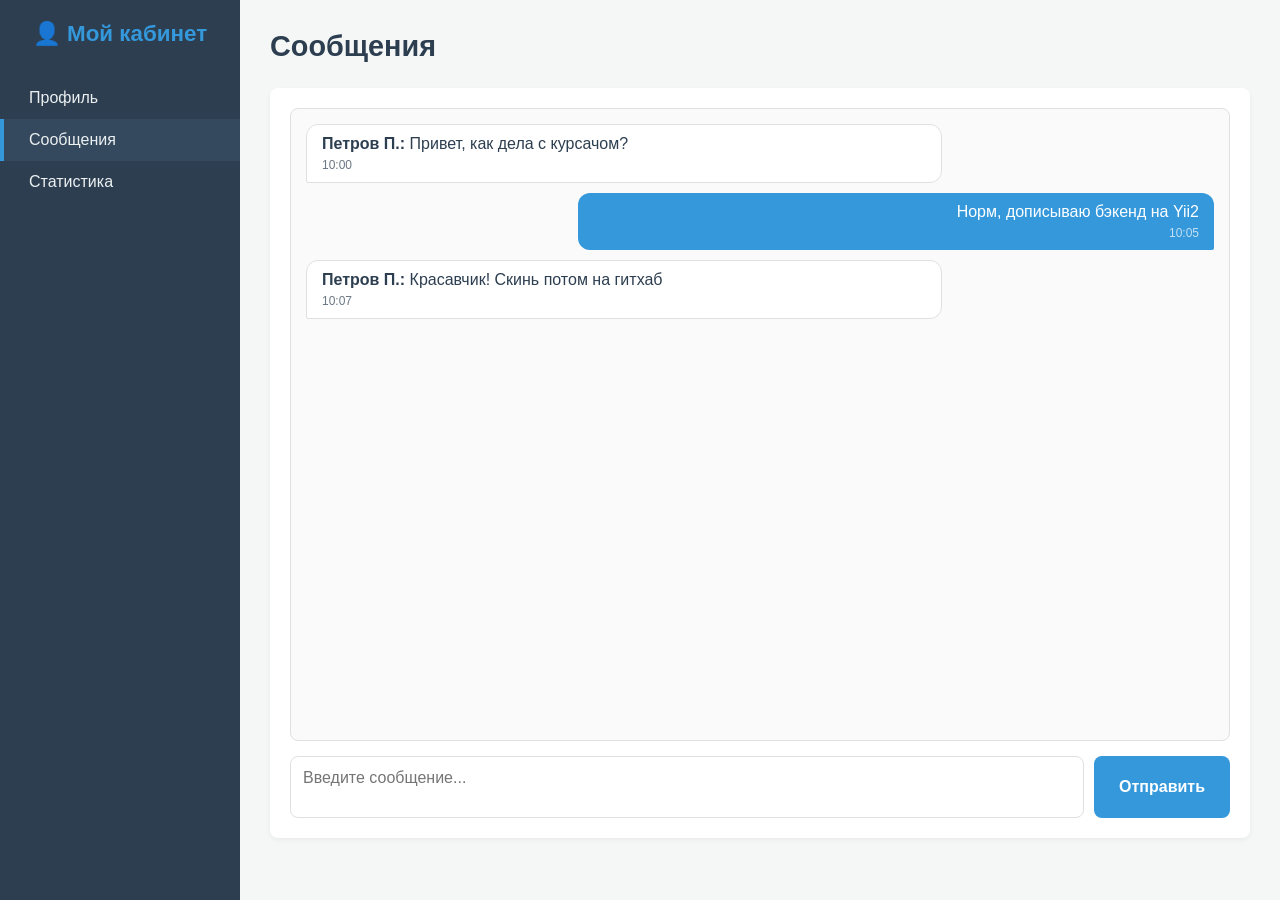
==== massages.html @ 30cc35c8 "Add files via upload" ====
<!DOCTYPE html>
<html lang="ru">
<head>
    <meta charset="UTF-8">
    <title>Сообщения</title>
    <link rel="stylesheet" href="css/style.css">
</head>
<body>
<div class="dashboard">
    <aside class="sidebar">
        <div class="logo">👤 Мой кабинет</div>
        <nav>
            <a href="index.html">Профиль</a>
            <a href="messages.html" class="active">Сообщения</a>
            <a href="stats.html">Статистика</a>
        </nav>
    </aside>

    <main class="content">
        <h1 class="page-title">Сообщения</h1>

        <div class="card messages-container">
            <div class="msg-list">
                <div class="msg-item in">
                    <strong>Петров П.:</strong> Привет, как дела с курсачом?
                    <span class="msg-meta">10:00</span>
                </div>
                <div class="msg-item out">
                    Норм, дописываю бэкенд на Yii2
                    <span class="msg-meta">10:05</span>
                </div>
                <div class="msg-item in">
                    <strong>Петров П.:</strong> Красавчик! Скинь потом на гитхаб
                    <span class="msg-meta">10:07</span>
                </div>
            </div>

            <form class="send-form">
                <textarea placeholder="Введите сообщение..." rows="2" required></textarea>
                <button type="submit" class="btn">Отправить</button>
            </form>
        </div>
    </main>
</div>
</body>
</html>
---- css/style.css ----
:root {
    --primary: #3498db;
    --primary-dark: #2980b9;
    --bg: #f4f7f6;
    --card-bg: #ffffff;
    --text-main: #2c3e50;
    --text-muted: #7f8c8d;
    --border: #e0e0e0;
    --success: #27ae60;
    --danger: #e74c3c;
}

* { box-sizing: border-box; }

body {
    font-family: 'Segoe UI', Tahoma, sans-serif;
    background: var(--bg);
    color: var(--text-main);
    margin: 0;
    padding: 0;
}

.dashboard {
    display: flex;
    min-height: 100vh;
}

.sidebar {
    width: 240px;
    background: #2c3e50;
    color: #fff;
    padding: 20px 0;
    flex-shrink: 0;
}

.sidebar .logo {
    text-align: center;
    font-size: 1.4em;
    font-weight: bold;
    margin-bottom: 30px;
    color: var(--primary);
}

.sidebar nav a {
    display: block;
    color: #ecf0f1;
    text-decoration: none;
    padding: 12px 25px;
    border-left: 4px solid transparent;
    transition: 0.2s;
}

.sidebar nav a:hover,
.sidebar nav a.active {
    background: #34495e;
    border-left-color: var(--primary);
}

.content {
    flex: 1;
    padding: 30px;
    overflow-y: auto;
}

.page-title {
    margin: 0 0 25px;
    font-size: 1.8em;
}

.card {
    background: var(--card-bg);
    border-radius: 8px;
    box-shadow: 0 2px 5px rgba(0,0,0,0.05);
    padding: 20px;
    margin-bottom: 20px;
}

.profile-header {
    display: flex;
    align-items: center;
    gap: 25px;
}

.avatar {
    width: 110px;
    height: 110px;
    border-radius: 50%;
    background: var(--primary);
    color: #fff;
    display: flex;
    align-items: center;
    justify-content: center;
    font-size: 3em;
    font-weight: bold;
}

.profile-info h2 { margin: 0 0 5px; }
.profile-info p { margin: 3px 0; color: var(--text-muted); }

.info-grid {
    display: grid;
    grid-template-columns: repeat(auto-fit, minmax(250px, 1fr));
    gap: 15px;
    margin-top: 20px;
}

.info-grid .field label {
    display: block;
    font-size: 0.85em;
    color: var(--text-muted);
    margin-bottom: 4px;
}

.info-grid .field input {
    width: 100%;
    padding: 8px 12px;
    border: 1px solid var(--border);
    border-radius: 6px;
    font-size: 1em;
}

.stats-grid {
    display: grid;
    grid-template-columns: repeat(auto-fit, minmax(200px, 1fr));
    gap: 20px;
}

.stat-card {
    text-align: center;
    border-top: 4px solid var(--primary);
}

.stat-card h3 {
    margin: 0 0 10px;
    color: var(--text-muted);
    font-size: 0.95em;
    text-transform: uppercase;
}

.stat-card .number {
    font-size: 3em;
    font-weight: bold;
    color: var(--primary);
}

.messages-container {
    display: flex;
    flex-direction: column;
    height: calc(100vh - 150px);
}

.msg-list {
    flex: 1;
    overflow-y: auto;
    border: 1px solid var(--border);
    border-radius: 8px;
    padding: 15px;
    margin-bottom: 15px;
    background: #fafafa;
}

.msg-item {
    margin-bottom: 10px;
    padding: 10px 15px;
    border-radius: 12px;
    max-width: 70%;
    word-wrap: break-word;
}

.msg-item.in {
    background: #fff;
    border: 1px solid var(--border);
    border-bottom-left-radius: 2px;
    margin-right: auto;
}

.msg-item.out {
    background: var(--primary);
    color: #fff;
    border-bottom-right-radius: 2px;
    margin-left: auto;
    text-align: right;
}

.msg-meta {
    font-size: 0.75em;
    opacity: 0.7;
    margin-top: 5px;
    display: block;
}

.send-form {
    display: flex;
    gap: 10px;
}

.send-form textarea {
    flex: 1;
    padding: 12px;
    border: 1px solid var(--border);
    border-radius: 8px;
    resize: none;
    font-family: inherit;
    font-size: 1em;
    outline: none;
}

.send-form textarea:focus { border-color: var(--primary); }

.btn {
    background: var(--primary);
    color: #fff;
    border: none;
    padding: 0 25px;
    border-radius: 8px;
    cursor: pointer;
    font-size: 1em;
    font-weight: bold;
    transition: 0.2s;
}

.btn:hover { background: var(--primary-dark); }

@media (max-width: 768px) {
    .dashboard { flex-direction: column; }
    .sidebar { width: 100%; }
    .sidebar nav { display: flex; overflow-x: auto; }
    .sidebar nav a { border-left: none; border-bottom: 4px solid transparent; }
    .sidebar nav a.active { border-left: none; border-bottom-color: var(--primary); }
}
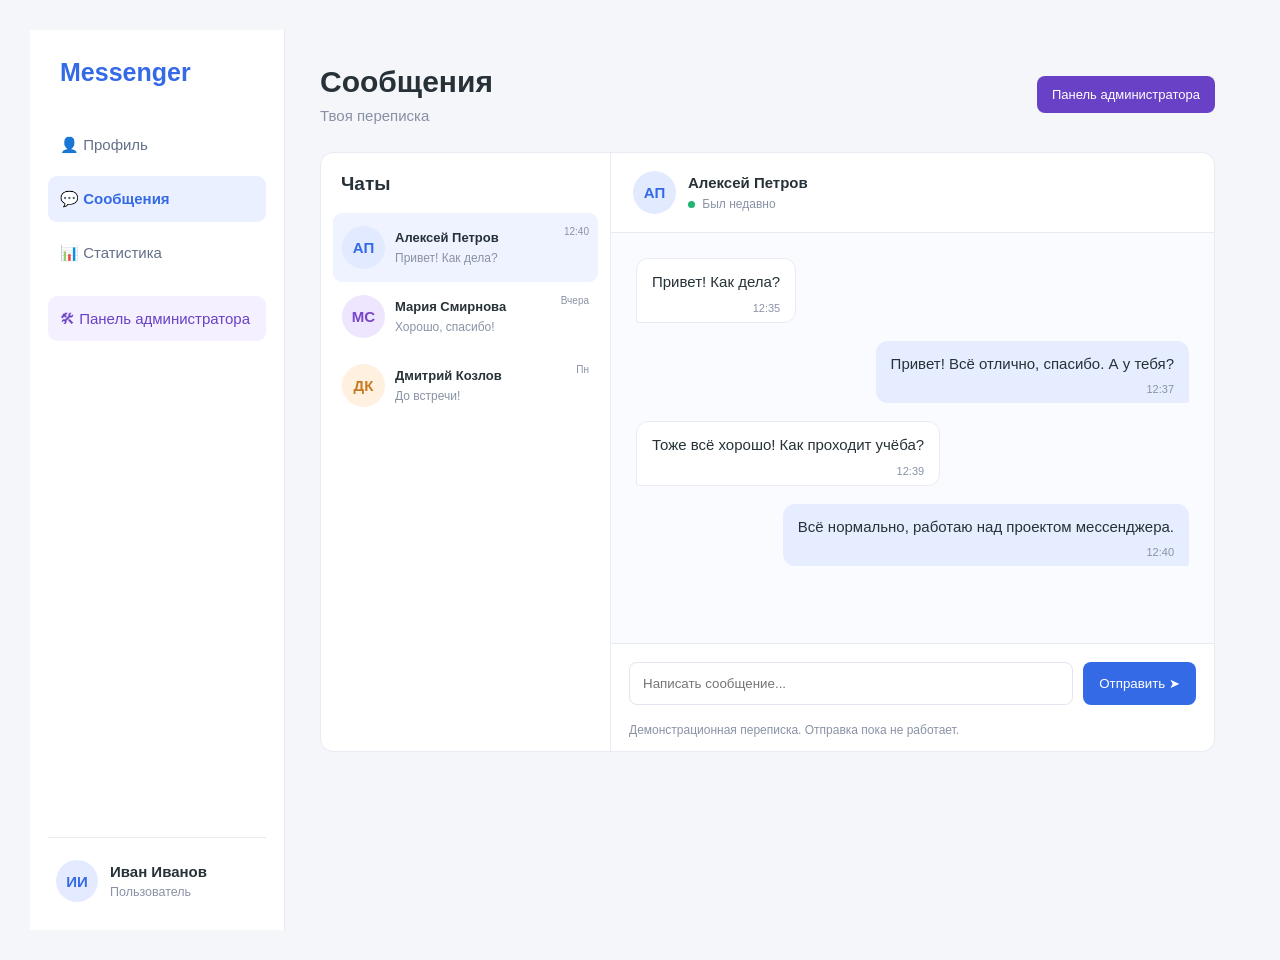
==== commit 77901c71: "123" ====
--- a/massages.html
+++ b/massages.html
@@ -1,46 +1,118 @@
 <!DOCTYPE html>
 <html lang="ru">
+
 <head>
     <meta charset="UTF-8">
-    <title>Сообщения</title>
+    <meta name="viewport" content="width=device-width, initial-scale=1.0">
+    <title>Мессенджер — Сообщения</title>
     <link rel="stylesheet" href="css/style.css">
+    <link rel="stylesheet" href="css/messages.css">
 </head>
+
 <body>
-<div class="dashboard">
-    <aside class="sidebar">
-        <div class="logo">👤 Мой кабинет</div>
-        <nav>
-            <a href="index.html">Профиль</a>
-            <a href="messages.html" class="active">Сообщения</a>
-            <a href="stats.html">Статистика</a>
-        </nav>
-    </aside>
 
-    <main class="content">
-        <h1 class="page-title">Сообщения</h1>
+    <div class="app">
+        <aside class="sidebar">
+            <div class="logo">Messenger</div>
 
-        <div class="card messages-container">
-            <div class="msg-list">
-                <div class="msg-item in">
-                    <strong>Петров П.:</strong> Привет, как дела с курсачом?
-                    <span class="msg-meta">10:00</span>
-                </div>
-                <div class="msg-item out">
-                    Норм, дописываю бэкенд на Yii2
-                    <span class="msg-meta">10:05</span>
-                </div>
-                <div class="msg-item in">
-                    <strong>Петров П.:</strong> Красавчик! Скинь потом на гитхаб
-                    <span class="msg-meta">10:07</span>
+            <nav class="navigation">
+                <a href="index.html" class="nav-link">👤 Профиль</a>
+                <a href="massages.html" class="nav-link active">💬 Сообщения</a>
+                <a href="stats.html" class="nav-link">📊 Статистика</a>
+                <a href="admin.html" class="nav-link admin-link">🛠 Панель администратора</a>
+            </nav>
+
+            <div class="sidebar-bottom">
+                <span class="avatar">ИИ</span>
+                <div>
+                    <strong>Иван Иванов</strong>
+                    <small>Пользователь</small>
                 </div>
             </div>
+        </aside>
 
-            <form class="send-form">
-                <textarea placeholder="Введите сообщение..." rows="2" required></textarea>
-                <button type="submit" class="btn">Отправить</button>
-            </form>
-        </div>
-    </main>
-</div>
+        <main class="main-content messages-content">
+            <header class="page-header">
+                <div>
+                    <h1>Сообщения</h1>
+                    <p>Твоя переписка</p>
+                </div>
+                <a href="admin.html" class="admin-button">Панель администратора</a>
+            </header>
+
+            <section class="chat-layout">
+                <aside class="contacts">
+                    <h2>Чаты</h2>
+
+                    <div class="contact active-contact">
+                        <div class="contact-avatar blue">АП</div>
+                        <div class="contact-info">
+                            <strong>Алексей Петров</strong>
+                            <p>Привет! Как дела?</p>
+                        </div>
+                        <span class="contact-time">12:40</span>
+                    </div>
+
+                    <div class="contact">
+                        <div class="contact-avatar purple">МС</div>
+                        <div class="contact-info">
+                            <strong>Мария Смирнова</strong>
+                            <p>Хорошо, спасибо!</p>
+                        </div>
+                        <span class="contact-time">Вчера</span>
+                    </div>
+
+                    <div class="contact">
+                        <div class="contact-avatar orange">ДК</div>
+                        <div class="contact-info">
+                            <strong>Дмитрий Козлов</strong>
+                            <p>До встречи!</p>
+                        </div>
+                        <span class="contact-time">Пн</span>
+                    </div>
+                </aside>
+
+                <section class="chat-window">
+                    <header class="chat-header">
+                        <div class="contact-avatar blue">АП</div>
+                        <div>
+                            <strong>Алексей Петров</strong>
+                            <p><span class="online-dot"></span> Был недавно</p>
+                        </div>
+                    </header>
+
+                    <div class="chat-messages">
+                        <div class="message received">
+                            <p>Привет! Как дела?</p>
+                            <span>12:35</span>
+                        </div>
+
+                        <div class="message sent">
+                            <p>Привет! Всё отлично, спасибо. А у тебя?</p>
+                            <span>12:37</span>
+                        </div>
+
+                        <div class="message received">
+                            <p>Тоже всё хорошо! Как проходит учёба?</p>
+                            <span>12:39</span>
+                        </div>
+
+                        <div class="message sent">
+                            <p>Всё нормально, работаю над проектом мессенджера.</p>
+                            <span>12:40</span>
+                        </div>
+                    </div>
+
+                    <form class="message-form">
+                        <input type="text" placeholder="Написать сообщение..." aria-label="Сообщение">
+                        <button type="button">Отправить ➤</button>
+                    </form>
+                    <p class="demo-note">Демонстрационная переписка. Отправка пока не работает.</p>
+                </section>
+            </section>
+        </main>
+    </div>
+
 </body>
+
 </html>
--- a/css/style.css
+++ b/css/style.css
@@ -1,230 +1,448 @@
-:root {
-    --primary: #3498db;
-    --primary-dark: #2980b9;
-    --bg: #f4f7f6;
-    --card-bg: #ffffff;
-    --text-main: #2c3e50;
-    --text-muted: #7f8c8d;
-    --border: #e0e0e0;
-    --success: #27ae60;
-    --danger: #e74c3c;
-}
-
-* { box-sizing: border-box; }
+* {
+    box-sizing: border-box;
+}
 
 body {
-    font-family: 'Segoe UI', Tahoma, sans-serif;
-    background: var(--bg);
-    color: var(--text-main);
     margin: 0;
-    padding: 0;
-}
-
-.dashboard {
+    background: #f4f6fb;
+    color: #253047;
+    font-family: Arial, sans-serif;
+    font-size: 15px;
+}
+
+a {
+    color: inherit;
+    text-decoration: none;
+}
+
+.app {
     display: flex;
     min-height: 100vh;
 }
 
 .sidebar {
-    width: 240px;
-    background: #2c3e50;
+    width: 255px;
+    flex-shrink: 0;
+    background: #fff;
+    border-right: 1px solid #e8ebf2;
+    padding: 28px 18px;
+    display: flex;
+    flex-direction: column;
+}
+
+.logo {
+    font-size: 25px;
+    font-weight: bold;
+    color: #356ae6;
+    padding: 0 12px 35px;
+}
+
+.navigation {
+    display: flex;
+    flex-direction: column;
+    gap: 8px;
+}
+
+.nav-link {
+    display: block;
+    padding: 14px 12px;
+    border-radius: 9px;
+    color: #647089;
+    transition: 0.2s;
+}
+
+.nav-link:hover {
+    background: #f0f4ff;
+    color: #356ae6;
+}
+
+.nav-link.active {
+    background: #eaf0ff;
+    color: #356ae6;
+    font-weight: bold;
+}
+
+.admin-link {
+    margin-top: 12px;
+    background: #f4f0ff;
+    color: #6941c6;
+}
+
+.admin-link:hover {
+    background: #e9e0ff;
+    color: #5630ad;
+}
+
+.sidebar-bottom {
+    display: flex;
+    align-items: center;
+    gap: 12px;
+    margin-top: auto;
+    padding: 22px 8px 0;
+    border-top: 1px solid #e8ebf2;
+}
+
+.sidebar-bottom strong,
+.sidebar-bottom small {
+    display: block;
+}
+
+.sidebar-bottom small {
+    margin-top: 5px;
+    color: #8992a5;
+}
+
+.avatar,
+.large-avatar {
+    display: flex;
+    align-items: center;
+    justify-content: center;
+    border-radius: 50%;
+    background: #e4eaff;
+    color: #356ae6;
+    font-weight: bold;
+}
+
+.avatar {
+    width: 42px;
+    height: 42px;
+}
+
+.main-content {
+    flex: 1;
+    min-width: 0;
+    max-width: 1500px;
+    margin: 0 auto;
+    padding: 35px;
+}
+
+.page-header {
+    display: flex;
+    justify-content: space-between;
+    align-items: center;
+    gap: 15px;
+    margin-bottom: 28px;
+}
+
+.page-header h1 {
+    margin: 0 0 8px;
+    font-size: 30px;
+}
+
+.page-header p,
+.section-heading p {
+    margin: 0;
+    color: #8790a4;
+}
+
+.online-badge {
+    padding: 9px 13px;
+    background: #e2f8eb;
+    color: #16834a;
+    border-radius: 20px;
+    font-size: 13px;
+}
+
+.welcome-card {
+    display: flex;
+    align-items: center;
+    gap: 22px;
+    padding: 28px;
+    margin-bottom: 25px;
+    border-radius: 14px;
+    background: linear-gradient(120deg, #356ae6, #7457df);
+    color: white;
+}
+
+.large-avatar {
+    width: 75px;
+    height: 75px;
+    flex-shrink: 0;
+    background: rgba(255, 255, 255, 0.2);
+    color: white;
+    font-size: 25px;
+}
+
+.welcome-card h2 {
+    margin: 0 0 10px;
+}
+
+.welcome-card p {
+    margin: 0;
+    color: #e6eaff;
+}
+
+.card {
+    background: #fff;
+    padding: 25px;
+    border: 1px solid #eaedf4;
+    border-radius: 13px;
+    margin-bottom: 25px;
+    box-shadow: 0 3px 12px rgba(20, 35, 70, 0.03);
+}
+
+.card h2 {
+    margin: 0 0 20px;
+    font-size: 20px;
+}
+
+.section-heading {
+    display: flex;
+    justify-content: space-between;
+    align-items: center;
+    gap: 15px;
+    margin-bottom: 24px;
+}
+
+.section-heading h2 {
+    margin-bottom: 7px;
+}
+
+.button {
+    border: 0;
+    padding: 11px 17px;
+    border-radius: 8px;
+    background: #356ae6;
     color: #fff;
-    padding: 20px 0;
-    flex-shrink: 0;
-}
-
-.sidebar .logo {
+    cursor: pointer;
+}
+
+.button:hover {
+    background: #2454c5;
+}
+
+.profile-grid {
+    display: grid;
+    grid-template-columns: repeat(2, minmax(0, 1fr));
+    gap: 22px;
+}
+
+.field label {
+    display: block;
+    margin-bottom: 9px;
+    color: #8790a4;
+    font-size: 13px;
+}
+
+.field-value {
+    padding: 13px;
+    background: #f7f8fc;
+    border: 1px solid #edf0f5;
+    border-radius: 8px;
+    overflow-wrap: anywhere;
+}
+
+.quick-links {
+    display: grid;
+    grid-template-columns: repeat(3, minmax(0, 1fr));
+    gap: 15px;
+}
+
+.quick-card {
+    display: flex;
+    flex-direction: column;
+    gap: 12px;
+    padding: 18px;
+    border: 1px solid #e8ebf3;
+    border-radius: 10px;
+    transition: 0.2s;
+}
+
+.quick-card:hover {
+    border-color: #9db6ff;
+    transform: translateY(-2px);
+}
+
+.quick-card>span:last-child {
+    color: #8790a4;
+    font-size: 13px;
+}
+
+.quick-icon {
+    font-size: 26px;
+}
+
+.footer {
+    padding: 5px 0 15px;
+    color: #9aa2b2;
     text-align: center;
-    font-size: 1.4em;
-    font-weight: bold;
-    margin-bottom: 30px;
-    color: var(--primary);
-}
-
-.sidebar nav a {
-    display: block;
-    color: #ecf0f1;
+    font-size: 13px;
+}
+
+@media (max-width: 900px) {
+    .sidebar {
+        width: 210px;
+    }
+
+    .main-content {
+        padding: 22px;
+    }
+
+    .quick-links {
+        grid-template-columns: 1fr;
+    }
+}
+
+@media (max-width: 650px) {
+    .app {
+        flex-direction: column;
+    }
+
+    .sidebar {
+        width: 100%;
+        padding: 16px;
+    }
+
+    .logo {
+        padding: 0 8px 15px;
+    }
+
+    .navigation {
+        display: grid;
+        grid-template-columns: repeat(2, minmax(0, 1fr));
+    }
+
+    .nav-link {
+        font-size: 13px;
+        padding: 11px 8px;
+    }
+
+    .sidebar-bottom {
+        margin-top: 18px;
+    }
+
+    .main-content {
+        padding: 16px;
+    }
+
+    .page-header h1 {
+        font-size: 25px;
+    }
+
+    .welcome-card {
+        padding: 20px;
+        gap: 14px;
+    }
+
+    .large-avatar {
+        width: 55px;
+        height: 55px;
+    }
+
+    .profile-grid {
+        grid-template-columns: 1fr;
+    }
+
+    .section-heading {
+        align-items: flex-start;
+        flex-direction: column;
+    }
+}
+
+/* Основные настройки */
+body {
+    margin: 0;
+    padding: 30px;
+    background: #f4f6f9;
+    font-family: Arial, sans-serif;
+    color: #263238;
+}
+.admin-container {
+    max-width: 1200px;
+    margin: 0 auto;
+}
+/* Заголовок */
+.admin-header {
+    display: flex;
+    justify-content: space-between;
+    align-items: center;
+    flex-wrap: wrap;
+    gap: 15px;
+    margin-bottom: 25px;
+}
+.admin-header h1 {
+    margin-bottom: 10px;
+}
+.admin-header p {
+    color: #666;
+}
+/* Блоки */
+.admin-card {
+    background: #fff;
+    padding: 24px;
+    margin-bottom: 25px;
+    border-radius: 12px;
+    box-shadow: 0 3px 12px rgba(0, 0, 0, 0.06);
+    overflow-x: auto;
+}
+.admin-card h2 {
+    margin-top: 0;
+    color: #263238;
+}
+/* Таблицы */
+.admin-table {
+    width: 100%;
+    border-collapse: collapse;
+    min-width: 650px;
+}
+.admin-table th,
+.admin-table td {
+    padding: 13px;
+    border-bottom: 1px solid #e5e9ef;
+    text-align: left;
+}
+.admin-table th {
+    background: #f0f3f8;
+    color: #263238;
+}
+.admin-table tbody tr:hover {
+    background: #f8faff;
+}
+/* Кнопки */
+.admin-btn {
+    padding: 10px 15px;
+    margin: 4px;
+    border: none;
+    border-radius: 6px;
+    background: #356ae6;
+    color: #fff;
+    font-size: 14px;
+    cursor: pointer;
+}
+.admin-btn:hover {
+    background: #2454c5;
+}
+/* Статус пользователя */
+.status {
+    display: inline-block;
+    padding: 5px 10px;
+    border-radius: 15px;
+    background: #eeeeee;
+    color: #666;
+    font-size: 13px;
+}
+/* Подсказки */
+.placeholder {
+    color: #777;
+    font-size: 14px;
+}
+/* Ссылка назад */
+.back-link {
+    color: #356ae6;
     text-decoration: none;
-    padding: 12px 25px;
-    border-left: 4px solid transparent;
-    transition: 0.2s;
-}
-
-.sidebar nav a:hover,
-.sidebar nav a.active {
-    background: #34495e;
-    border-left-color: var(--primary);
-}
-
-.content {
-    flex: 1;
-    padding: 30px;
-    overflow-y: auto;
-}
-
-.page-title {
-    margin: 0 0 25px;
-    font-size: 1.8em;
-}
-
-.card {
-    background: var(--card-bg);
-    border-radius: 8px;
-    box-shadow: 0 2px 5px rgba(0,0,0,0.05);
-    padding: 20px;
-    margin-bottom: 20px;
-}
-
-.profile-header {
-    display: flex;
-    align-items: center;
-    gap: 25px;
-}
-
-.avatar {
-    width: 110px;
-    height: 110px;
-    border-radius: 50%;
-    background: var(--primary);
-    color: #fff;
-    display: flex;
-    align-items: center;
-    justify-content: center;
-    font-size: 3em;
-    font-weight: bold;
-}
-
-.profile-info h2 { margin: 0 0 5px; }
-.profile-info p { margin: 3px 0; color: var(--text-muted); }
-
-.info-grid {
-    display: grid;
-    grid-template-columns: repeat(auto-fit, minmax(250px, 1fr));
-    gap: 15px;
-    margin-top: 20px;
-}
-
-.info-grid .field label {
-    display: block;
-    font-size: 0.85em;
-    color: var(--text-muted);
-    margin-bottom: 4px;
-}
-
-.info-grid .field input {
-    width: 100%;
-    padding: 8px 12px;
-    border: 1px solid var(--border);
-    border-radius: 6px;
-    font-size: 1em;
-}
-
-.stats-grid {
-    display: grid;
-    grid-template-columns: repeat(auto-fit, minmax(200px, 1fr));
-    gap: 20px;
-}
-
-.stat-card {
-    text-align: center;
-    border-top: 4px solid var(--primary);
-}
-
-.stat-card h3 {
-    margin: 0 0 10px;
-    color: var(--text-muted);
-    font-size: 0.95em;
-    text-transform: uppercase;
-}
-
-.stat-card .number {
-    font-size: 3em;
-    font-weight: bold;
-    color: var(--primary);
-}
-
-.messages-container {
-    display: flex;
-    flex-direction: column;
-    height: calc(100vh - 150px);
-}
-
-.msg-list {
-    flex: 1;
-    overflow-y: auto;
-    border: 1px solid var(--border);
-    border-radius: 8px;
-    padding: 15px;
-    margin-bottom: 15px;
-    background: #fafafa;
-}
-
-.msg-item {
-    margin-bottom: 10px;
-    padding: 10px 15px;
-    border-radius: 12px;
-    max-width: 70%;
-    word-wrap: break-word;
-}
-
-.msg-item.in {
-    background: #fff;
-    border: 1px solid var(--border);
-    border-bottom-left-radius: 2px;
-    margin-right: auto;
-}
-
-.msg-item.out {
-    background: var(--primary);
-    color: #fff;
-    border-bottom-right-radius: 2px;
-    margin-left: auto;
-    text-align: right;
-}
-
-.msg-meta {
-    font-size: 0.75em;
-    opacity: 0.7;
-    margin-top: 5px;
-    display: block;
-}
-
-.send-form {
-    display: flex;
-    gap: 10px;
-}
-
-.send-form textarea {
-    flex: 1;
-    padding: 12px;
-    border: 1px solid var(--border);
-    border-radius: 8px;
-    resize: none;
-    font-family: inherit;
-    font-size: 1em;
-    outline: none;
-}
-
-.send-form textarea:focus { border-color: var(--primary); }
-
-.btn {
-    background: var(--primary);
-    color: #fff;
-    border: none;
-    padding: 0 25px;
-    border-radius: 8px;
-    cursor: pointer;
-    font-size: 1em;
-    font-weight: bold;
-    transition: 0.2s;
-}
-
-.btn:hover { background: var(--primary-dark); }
-
-@media (max-width: 768px) {
-    .dashboard { flex-direction: column; }
-    .sidebar { width: 100%; }
-    .sidebar nav { display: flex; overflow-x: auto; }
-    .sidebar nav a { border-left: none; border-bottom: 4px solid transparent; }
-    .sidebar nav a.active { border-left: none; border-bottom-color: var(--primary); }
+}
+.back-link:hover {
+    text-decoration: underline;
+}
+/* Адаптация для телефонов */
+@media (max-width: 600px) {
+    body {
+        padding: 15px;
+    }
+    .admin-card {
+        padding: 15px;
+    }
+    .admin-header h1 {
+        font-size: 25px;
+    }
 }
--- a/css/messages.css
+++ b/css/messages.css
@@ -0,0 +1,242 @@
+.messages-content {
+    max-width: 1600px;
+}
+
+.admin-button {
+    display: inline-block;
+    padding: 11px 15px;
+    border-radius: 8px;
+    background: #6941c6;
+    color: #fff;
+    font-size: 13px;
+}
+
+.admin-button:hover {
+    background: #5630ad;
+}
+
+.chat-layout {
+    display: grid;
+    grid-template-columns: 290px minmax(0, 1fr);
+    min-height: 600px;
+    background: #fff;
+    border: 1px solid #e8ebf2;
+    border-radius: 13px;
+    overflow: hidden;
+}
+
+.contacts {
+    border-right: 1px solid #e8ebf2;
+    padding: 20px 12px;
+}
+
+.contacts h2 {
+    margin: 0 8px 18px;
+    font-size: 19px;
+}
+
+.contact {
+    display: flex;
+    align-items: center;
+    gap: 10px;
+    padding: 13px 9px;
+    border-radius: 9px;
+    cursor: pointer;
+}
+
+.contact:hover,
+.active-contact {
+    background: #eef3ff;
+}
+
+.contact-avatar {
+    display: flex;
+    justify-content: center;
+    align-items: center;
+    width: 43px;
+    height: 43px;
+    flex-shrink: 0;
+    border-radius: 50%;
+    font-weight: bold;
+}
+
+.blue {
+    background: #e1eaff;
+    color: #356ae6;
+}
+
+.purple {
+    background: #eee5ff;
+    color: #7846c8;
+}
+
+.orange {
+    background: #fff0df;
+    color: #c57b24;
+}
+
+.contact-info {
+    min-width: 0;
+    flex: 1;
+}
+
+.contact-info strong {
+    display: block;
+    font-size: 13px;
+}
+
+.contact-info p {
+    margin: 6px 0 0;
+    color: #8992a5;
+    font-size: 12px;
+    overflow: hidden;
+    white-space: nowrap;
+    text-overflow: ellipsis;
+}
+
+.contact-time {
+    align-self: flex-start;
+    color: #8992a5;
+    font-size: 10px;
+}
+
+.chat-window {
+    display: flex;
+    flex-direction: column;
+    min-width: 0;
+}
+
+.chat-header {
+    display: flex;
+    align-items: center;
+    gap: 12px;
+    padding: 18px 22px;
+    border-bottom: 1px solid #e8ebf2;
+}
+
+.chat-header p {
+    margin: 6px 0 0;
+    color: #8992a5;
+    font-size: 12px;
+}
+
+.online-dot {
+    display: inline-block;
+    width: 7px;
+    height: 7px;
+    margin-right: 4px;
+    border-radius: 50%;
+    background: #22b573;
+}
+
+.chat-messages {
+    display: flex;
+    flex-direction: column;
+    gap: 18px;
+    flex: 1;
+    padding: 25px;
+    background: #fafbfe;
+}
+
+.message {
+    max-width: 75%;
+    padding: 12px 15px 8px;
+    border-radius: 12px;
+}
+
+.message p {
+    margin: 0 0 8px;
+    line-height: 1.5;
+    overflow-wrap: anywhere;
+}
+
+.message span {
+    display: block;
+    text-align: right;
+    color: #8992a5;
+    font-size: 11px;
+}
+
+.received {
+    align-self: flex-start;
+    background: #fff;
+    border: 1px solid #e8ebf2;
+    border-bottom-left-radius: 3px;
+}
+
+.sent {
+    align-self: flex-end;
+    background: #e6edff;
+    border-bottom-right-radius: 3px;
+}
+
+.message-form {
+    display: flex;
+    gap: 10px;
+    padding: 18px;
+    border-top: 1px solid #e8ebf2;
+}
+
+.message-form input {
+    flex: 1;
+    min-width: 0;
+    padding: 13px;
+    border: 1px solid #e0e5ef;
+    border-radius: 8px;
+    outline: none;
+}
+
+.message-form input:focus {
+    border-color: #356ae6;
+}
+
+.message-form button {
+    padding: 12px 16px;
+    border: 0;
+    border-radius: 8px;
+    background: #356ae6;
+    color: #fff;
+    cursor: pointer;
+}
+
+.demo-note {
+    margin: 0;
+    padding: 0 18px 14px;
+    color: #8992a5;
+    font-size: 12px;
+}
+
+@media (max-width: 850px) {
+    .chat-layout {
+        grid-template-columns: 1fr;
+    }
+
+    .contacts {
+        border-right: 0;
+        border-bottom: 1px solid #e8ebf2;
+    }
+
+    .contact {
+        max-width: 100%;
+    }
+
+    .chat-messages {
+        min-height: 300px;
+        padding: 16px;
+    }
+}
+
+@media (max-width: 500px) {
+    .message {
+        max-width: 90%;
+    }
+
+    .message-form {
+        flex-wrap: wrap;
+        padding: 12px;
+    }
+
+    .message-form button {
+        width: 100%;
+    }
+}
